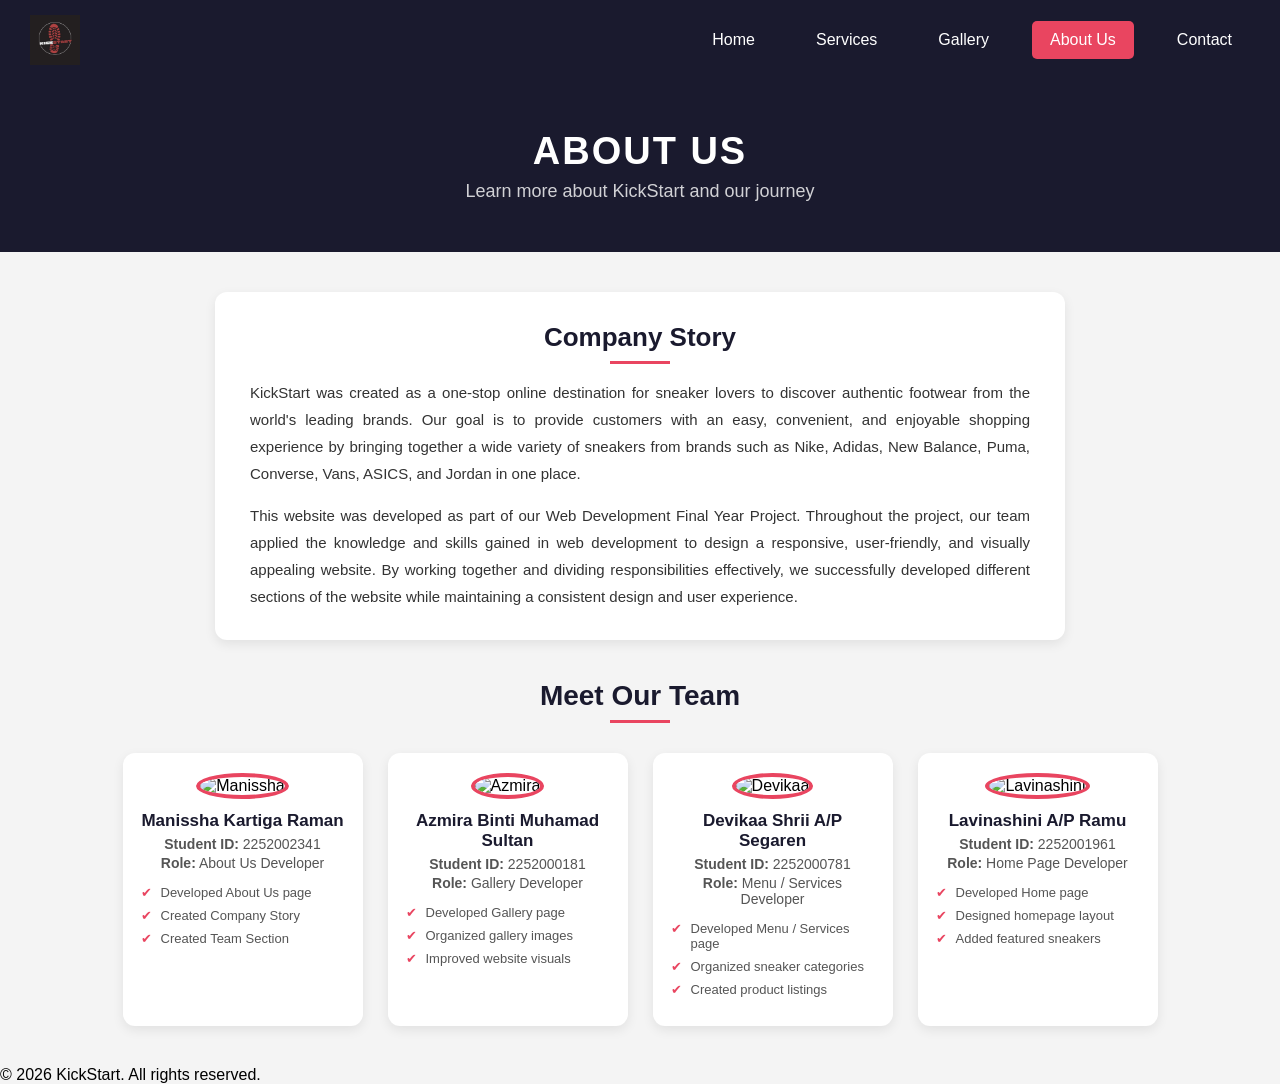
==== about us.html @ 715cde85 "Update about us.html" ====
<!DOCTYPE html>
<html lang="en">
<head>
    <meta charset="UTF-8">
    <meta name="viewport" content="width=device-width, initial-scale=1.0">
    <title>About Us - SneakerHub</title>
    
    <style>
    /* ===== RESET & BASE ===== */
* {
    margin: 0;
    padding: 0;
    box-sizing: border-box;
}

body {
    font-family: Arial, sans-serif;
    background: #f4f4f4;
}

/* ===== NAVIGATION ===== */
.navbar {
    background: #1a1a2e;
    padding: 15px 30px;
    display: flex;
    justify-content: space-between;
    align-items: center;
    flex-wrap: wrap;
}

.navbar .logo img {
    height: 50px;
    vertical-align: middle;
}

.nav-links {
    list-style: none;
    display: flex;
    gap: 25px;
}

.nav-links li a {
    color: white;
    text-decoration: none;
    padding: 10px 18px;
    font-size: 16px;
    transition: 0.3s;
    display: inline-block;
}

.nav-links li a:hover {
    background: #e94560;
    border-radius: 5px;
}

.nav-links li a.active {
    background: #e94560;
    border-radius: 5px;
}

/* ===== ABOUT HEADER ===== */
.about-header {
    background: #1a1a2e;
    color: white;
    text-align: center;
    padding: 50px 20px;
}

.about-header h1 {
    font-size: 38px;
    letter-spacing: 2px;
}

.about-header p {
    font-size: 18px;
    opacity: 0.8;
    margin-top: 8px;
}

/* ===== COMPANY STORY ===== */
.company-story {
    max-width: 850px;
    margin: 40px auto;
    padding: 30px 35px;
    background: white;
    border-radius: 12px;
    box-shadow: 0 4px 12px rgba(0,0,0,0.08);
}

.company-story h2 {
    color: #1a1a2e;
    font-size: 26px;
    margin-bottom: 15px;
    text-align: center;
}

.company-story h2::after {
    content: "";
    display: block;
    width: 60px;
    height: 3px;
    background: #e94560;
    margin: 8px auto 0;
}

.company-story p {
    color: #333;
    font-size: 15px;
    line-height: 1.8;
    margin-bottom: 15px;
    text-align: justify;
}

.company-story p:last-child {
    margin-bottom: 0;
}

/* ===== TEAM SECTION ===== */
.team-section {
    max-width: 1100px;
    margin: 40px auto;
    padding: 0 20px;
}

.team-section h2 {
    text-align: center;
    font-size: 28px;
    color: #1a1a2e;
    margin-bottom: 30px;
}

.team-section h2::after {
    content: "";
    display: block;
    width: 60px;
    height: 3px;
    background: #e94560;
    margin: 8px auto 0;
}

.team-container {
    display: flex;
    flex-wrap: wrap;
    justify-content: center;
    gap: 25px;
}

/* ===== TEAM CARD ===== */
.team-card {
    background: white;
    width: 240px;
    border-radius: 12px;
    box-shadow: 0 4px 12px rgba(0,0,0,0.08);
    overflow: hidden;
    text-align: center;
    padding: 20px 18px 25px;
    transition: 0.3s;
}

.team-card:hover {
    transform: translateY(-5px);
    box-shadow: 0 8px 20px rgba(0,0,0,0.15);
}

.team-card img {
    width: 130px;
    height: 130px;
    border-radius: 50%;
    object-fit: cover;
    border: 4px solid #e94560;
    margin-bottom: 12px;
}

.team-card h3 {
    color: #1a1a2e;
    font-size: 17px;
    margin-bottom: 5px;
}

.team-card p {
    color: #555;
    font-size: 14px;
    margin-bottom: 3px;
}

.team-card ul {
    list-style: none;
    padding: 0;
    margin-top: 10px;
    text-align: left;
}

.team-card ul li {
    color: #555;
    font-size: 13px;
    padding: 4px 0;
    padding-left: 20px;
    position: relative;
}

.team-card ul li::before {
    content: "✔";
    color: #e94560;
    position: absolute;
    left: 0;
    font-size: 13px;
}

/* ===== FOOTER ===== */
footer {
    background: #1a1a2e;
    color: white;
    text-align: center;
    padding: 20px;
    margin-top: 40px;
}

/* ===== RESPONSIVE DESIGN ===== */
@media (max-width: 768px) {
    .navbar {
        flex-direction: column;
        padding: 15px 20px;
    }

    .navbar .logo {
        margin-bottom: 10px;
    }

    .nav-links {
        flex-wrap: wrap;
        justify-content: center;
        gap: 8px;
    }

    .nav-links li a {
        padding: 8px 14px;
        font-size: 14px;
    }

    .about-header h1 {
        font-size: 28px;
    }

    .company-story {
        padding: 20px;
        margin: 20px 15px;
    }

    .company-story h2 {
        font-size: 22px;
    }

    .team-container {
        gap: 15px;
    }

    .team-card {
        width: 100%;
        max-width: 280px;
    }
}

@media (max-width: 480px) {
    .nav-links {
        flex-direction: column;
        align-items: center;
        gap: 5px;
    }

    .nav-links li a {
        display: block;
        width: 100%;
        text-align: center;
        padding: 10px;
    }

    .about-header h1 {
        font-size: 24px;
    }

    .about-header p {
        font-size: 15px;
    }

    .team-card {
        width: 100%;
        max-width: 100%;
    }

    .team-card img {
        width: 100px;
        height: 100px;
    }
}
    </style>
</head>

<body>

<!-- NAVIGATION -->
<header>
    <nav class="navbar">
        <div class="logo">
            <img src="logo.jpg" alt="SneakerHub Logo">
        </div>

        <ul class="nav-links">
            <li><a href="index.html">Home</a></li>
            <li><a href="services.html">Services</a></li>
            <li><a href="gallery.html">Gallery</a></li>
            <li><a class="active" href="about.html">About Us</a></li>
            <li><a href="contact.html">Contact</a></li>
        </ul>
    </nav>
</header>

<!-- ABOUT HEADER -->
<section class="about-header">
    <h1>ABOUT US</h1>
    <p>Learn more about KickStart and our journey</p>
</section>

<!-- COMPANY STORY -->
<section class="company-story">
    <h2>Company Story</h2>
    <p>
        KickStart was created as a one-stop online destination for sneaker lovers to discover authentic footwear from the world's leading brands. Our goal is to provide customers with an easy, convenient, and enjoyable shopping experience by bringing together a wide variety of sneakers from brands such as Nike, Adidas, New Balance, Puma, Converse, Vans, ASICS, and Jordan in one place.
    </p>

    <p>
        This website was developed as part of our Web Development Final Year Project. Throughout the project, our team applied the knowledge and skills gained in web development to design a responsive, user-friendly, and visually appealing website. By working together and dividing responsibilities effectively, we successfully developed different sections of the website while maintaining a consistent design and user experience.
    </p>
</section>

<!-- TEAM SECTION -->
<section class="team-section">
    <h2>Meet Our Team</h2>

    <div class="team-container">

        <!-- CARD 1 -->
        <div class="team-card">
            <img src="images/manissha.jpg" alt="Manissha">
            <h3>Manissha Kartiga Raman</h3>
            <p><b>Student ID:</b> 2252002341</p>
            <p><b>Role:</b> About Us Developer</p>
            <ul>
                <li>Developed About Us page</li>
                <li>Created Company Story</li>
                <li>Created Team Section</li>
            </ul>
        </div>

        <!-- CARD 2 -->
        <div class="team-card">
            <img src="images/azmira.jpg" alt="Azmira">
            <h3>Azmira Binti Muhamad Sultan</h3>
            <p><b>Student ID:</b> 2252000181</p>
            <p><b>Role:</b> Gallery Developer</p>
            <ul>
                <li>Developed Gallery page</li>
                <li>Organized gallery images</li>
                <li>Improved website visuals</li>
            </ul>
        </div>

        <!-- CARD 3 -->
        <div class="team-card">
            <img src="images/devikaa.jpg" alt="Devikaa">
            <h3>Devikaa Shrii A/P Segaren</h3>
            <p><b>Student ID:</b> 2252000781</p>
            <p><b>Role:</b> Menu / Services Developer</p>
            <ul>
                <li>Developed Menu / Services page</li>
                <li>Organized sneaker categories</li>
                <li>Created product listings</li>
            </ul>
        </div>

        <!-- CARD 4 -->
        <div class="team-card">
            <img src="images/lavinashini.jpg" alt="Lavinashini">
            <h3>Lavinashini A/P Ramu</h3>
            <p><b>Student ID:</b> 2252001961</p>
            <p><b>Role:</b> Home Page Developer</p>
            <ul>
                <li>Developed Home page</li>
                <li>Designed homepage layout</li>
                <li>Added featured sneakers</li>
            </ul>
        </div>

    </div>
</section>

<!-- ===== FOOTER ===== -->
<div class="footer">
    <p>© 2026 KickStart. All rights reserved.</p>
</div>

</body>
</html>
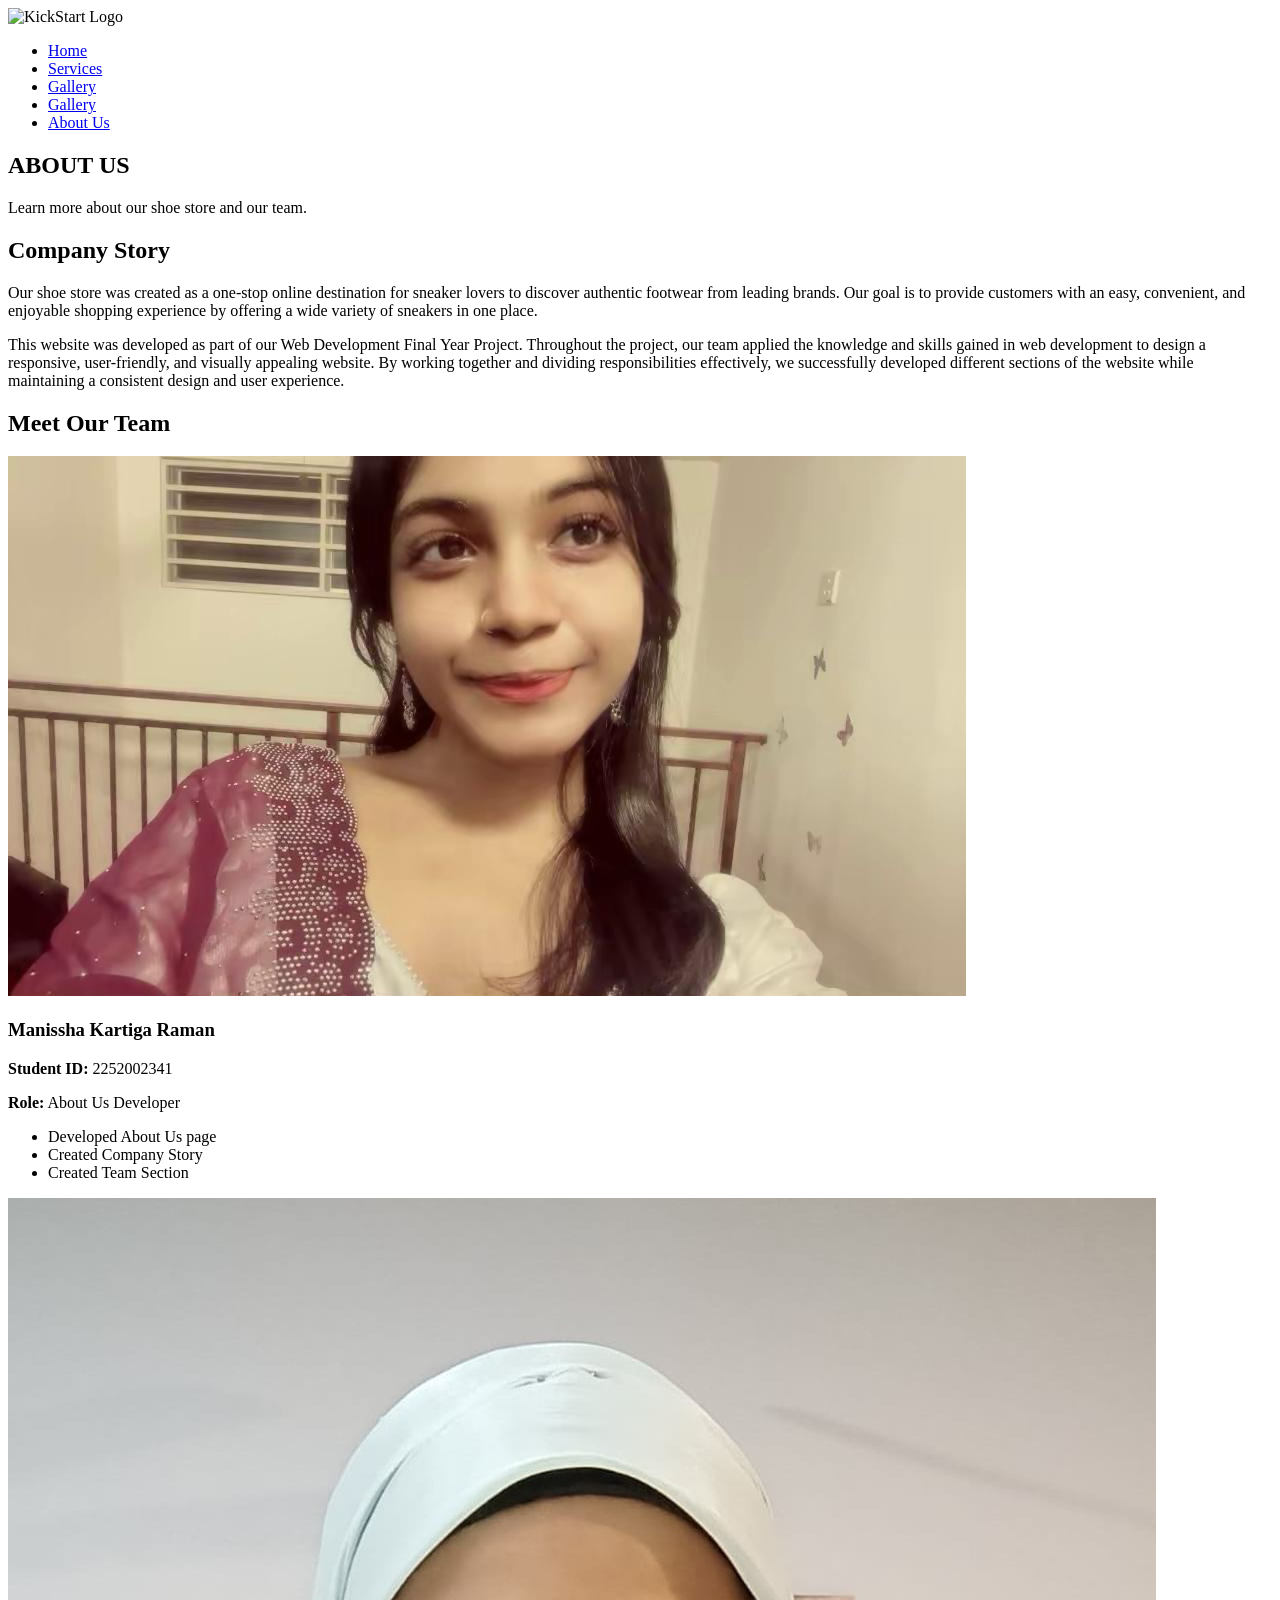
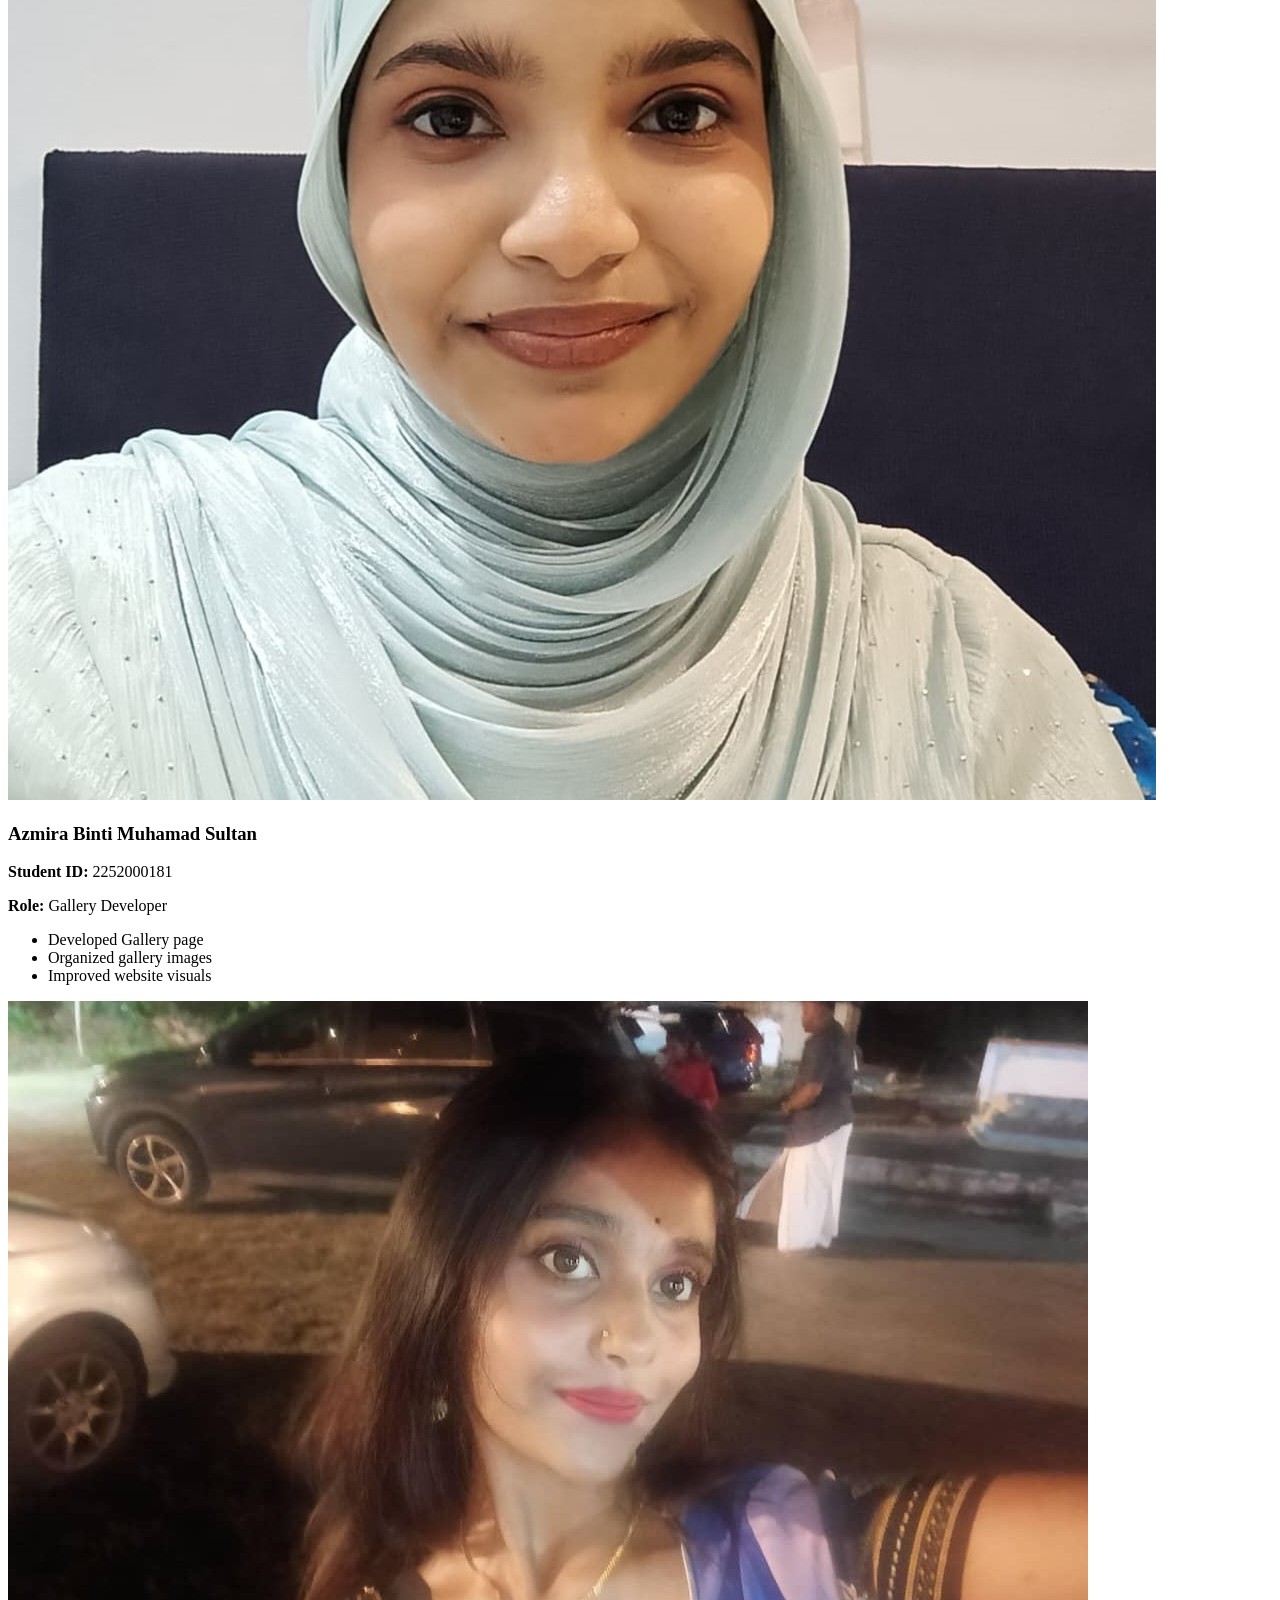
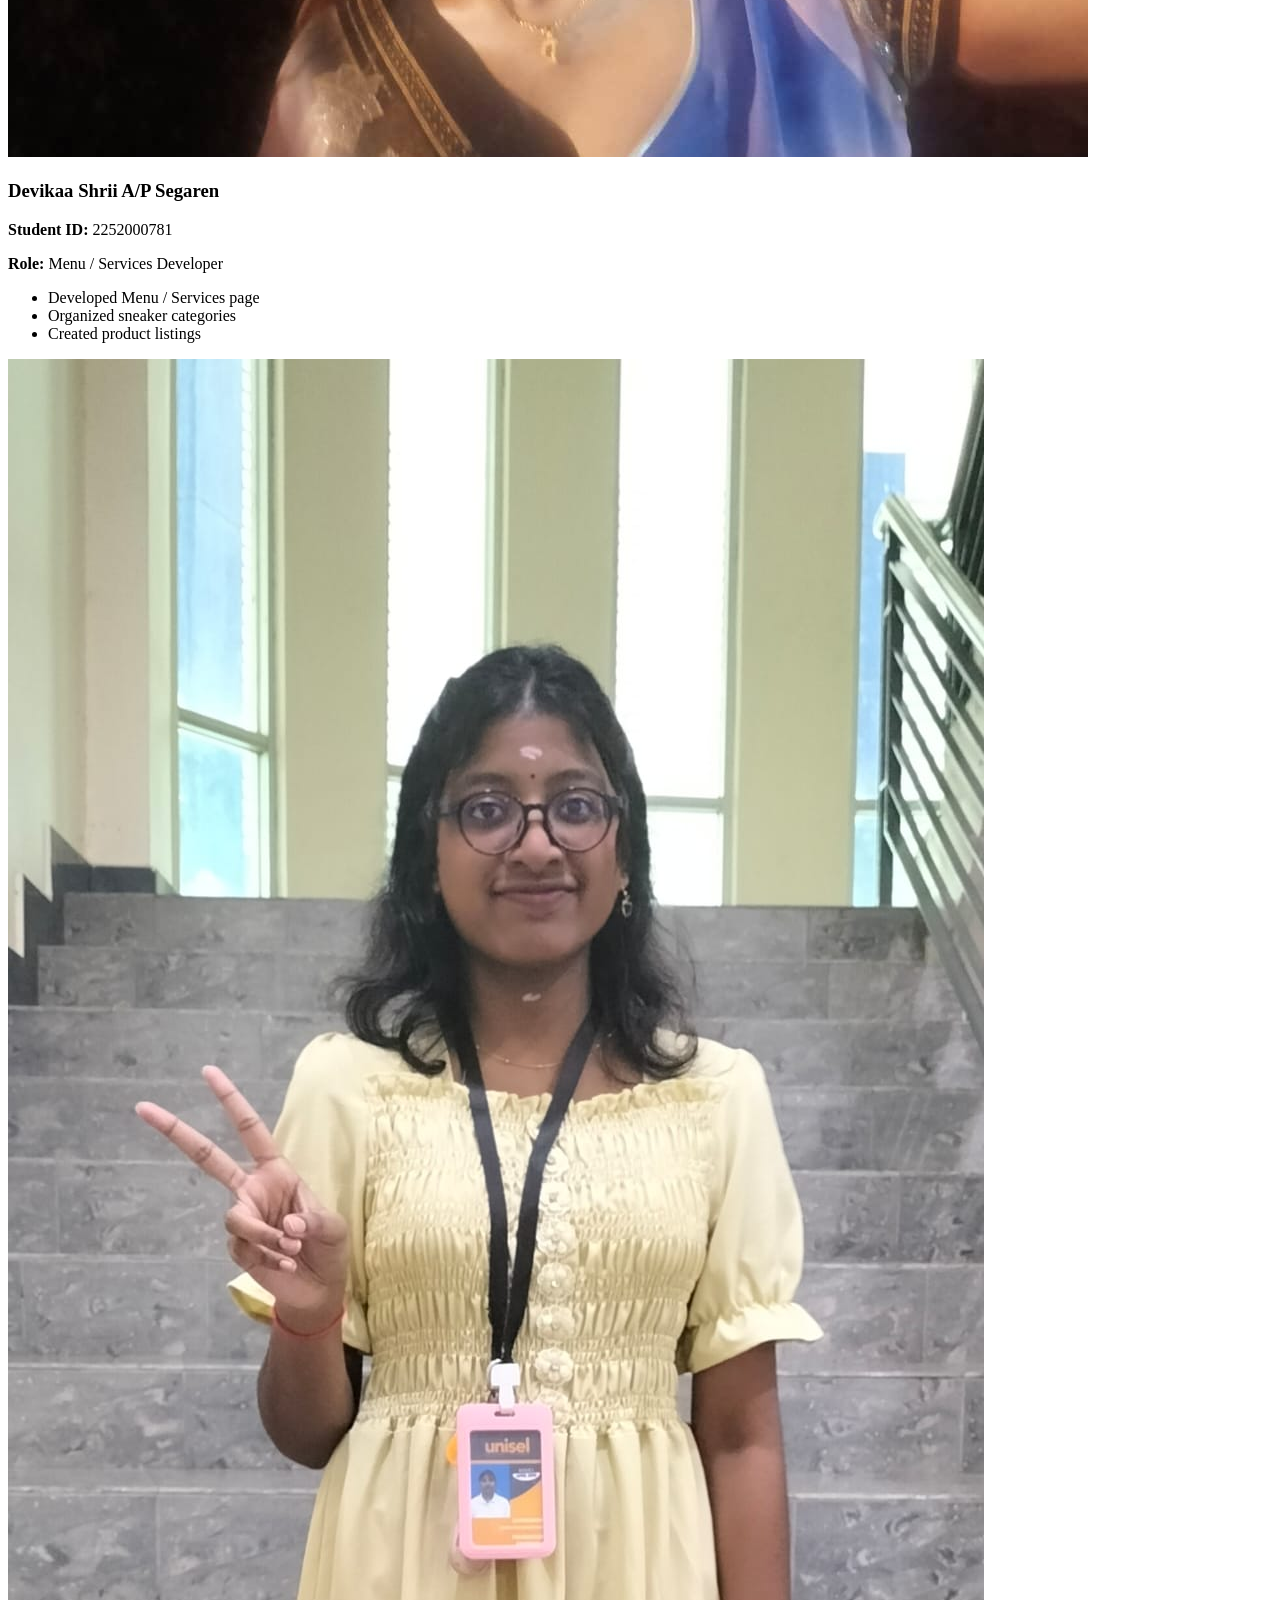
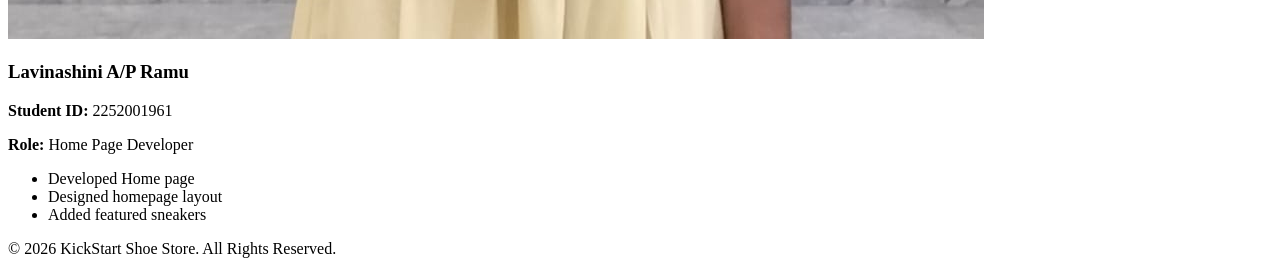
==== commit 8e47b4c6: "Update and rename about.html to about us.html" ====
--- a/about us.html
+++ b/about us.html
@@ -3,296 +3,8 @@
 <head>
     <meta charset="UTF-8">
     <meta name="viewport" content="width=device-width, initial-scale=1.0">
-    <title>About Us - SneakerHub</title>
-    
-    <style>
-    /* ===== RESET & BASE ===== */
-* {
-    margin: 0;
-    padding: 0;
-    box-sizing: border-box;
-}
-
-body {
-    font-family: Arial, sans-serif;
-    background: #f4f4f4;
-}
-
-/* ===== NAVIGATION ===== */
-.navbar {
-    background: #1a1a2e;
-    padding: 15px 30px;
-    display: flex;
-    justify-content: space-between;
-    align-items: center;
-    flex-wrap: wrap;
-}
-
-.navbar .logo img {
-    height: 50px;
-    vertical-align: middle;
-}
-
-.nav-links {
-    list-style: none;
-    display: flex;
-    gap: 25px;
-}
-
-.nav-links li a {
-    color: white;
-    text-decoration: none;
-    padding: 10px 18px;
-    font-size: 16px;
-    transition: 0.3s;
-    display: inline-block;
-}
-
-.nav-links li a:hover {
-    background: #e94560;
-    border-radius: 5px;
-}
-
-.nav-links li a.active {
-    background: #e94560;
-    border-radius: 5px;
-}
-
-/* ===== ABOUT HEADER ===== */
-.about-header {
-    background: #1a1a2e;
-    color: white;
-    text-align: center;
-    padding: 50px 20px;
-}
-
-.about-header h1 {
-    font-size: 38px;
-    letter-spacing: 2px;
-}
-
-.about-header p {
-    font-size: 18px;
-    opacity: 0.8;
-    margin-top: 8px;
-}
-
-/* ===== COMPANY STORY ===== */
-.company-story {
-    max-width: 850px;
-    margin: 40px auto;
-    padding: 30px 35px;
-    background: white;
-    border-radius: 12px;
-    box-shadow: 0 4px 12px rgba(0,0,0,0.08);
-}
-
-.company-story h2 {
-    color: #1a1a2e;
-    font-size: 26px;
-    margin-bottom: 15px;
-    text-align: center;
-}
-
-.company-story h2::after {
-    content: "";
-    display: block;
-    width: 60px;
-    height: 3px;
-    background: #e94560;
-    margin: 8px auto 0;
-}
-
-.company-story p {
-    color: #333;
-    font-size: 15px;
-    line-height: 1.8;
-    margin-bottom: 15px;
-    text-align: justify;
-}
-
-.company-story p:last-child {
-    margin-bottom: 0;
-}
-
-/* ===== TEAM SECTION ===== */
-.team-section {
-    max-width: 1100px;
-    margin: 40px auto;
-    padding: 0 20px;
-}
-
-.team-section h2 {
-    text-align: center;
-    font-size: 28px;
-    color: #1a1a2e;
-    margin-bottom: 30px;
-}
-
-.team-section h2::after {
-    content: "";
-    display: block;
-    width: 60px;
-    height: 3px;
-    background: #e94560;
-    margin: 8px auto 0;
-}
-
-.team-container {
-    display: flex;
-    flex-wrap: wrap;
-    justify-content: center;
-    gap: 25px;
-}
-
-/* ===== TEAM CARD ===== */
-.team-card {
-    background: white;
-    width: 240px;
-    border-radius: 12px;
-    box-shadow: 0 4px 12px rgba(0,0,0,0.08);
-    overflow: hidden;
-    text-align: center;
-    padding: 20px 18px 25px;
-    transition: 0.3s;
-}
-
-.team-card:hover {
-    transform: translateY(-5px);
-    box-shadow: 0 8px 20px rgba(0,0,0,0.15);
-}
-
-.team-card img {
-    width: 130px;
-    height: 130px;
-    border-radius: 50%;
-    object-fit: cover;
-    border: 4px solid #e94560;
-    margin-bottom: 12px;
-}
-
-.team-card h3 {
-    color: #1a1a2e;
-    font-size: 17px;
-    margin-bottom: 5px;
-}
-
-.team-card p {
-    color: #555;
-    font-size: 14px;
-    margin-bottom: 3px;
-}
-
-.team-card ul {
-    list-style: none;
-    padding: 0;
-    margin-top: 10px;
-    text-align: left;
-}
-
-.team-card ul li {
-    color: #555;
-    font-size: 13px;
-    padding: 4px 0;
-    padding-left: 20px;
-    position: relative;
-}
-
-.team-card ul li::before {
-    content: "✔";
-    color: #e94560;
-    position: absolute;
-    left: 0;
-    font-size: 13px;
-}
-
-/* ===== FOOTER ===== */
-footer {
-    background: #1a1a2e;
-    color: white;
-    text-align: center;
-    padding: 20px;
-    margin-top: 40px;
-}
-
-/* ===== RESPONSIVE DESIGN ===== */
-@media (max-width: 768px) {
-    .navbar {
-        flex-direction: column;
-        padding: 15px 20px;
-    }
-
-    .navbar .logo {
-        margin-bottom: 10px;
-    }
-
-    .nav-links {
-        flex-wrap: wrap;
-        justify-content: center;
-        gap: 8px;
-    }
-
-    .nav-links li a {
-        padding: 8px 14px;
-        font-size: 14px;
-    }
-
-    .about-header h1 {
-        font-size: 28px;
-    }
-
-    .company-story {
-        padding: 20px;
-        margin: 20px 15px;
-    }
-
-    .company-story h2 {
-        font-size: 22px;
-    }
-
-    .team-container {
-        gap: 15px;
-    }
-
-    .team-card {
-        width: 100%;
-        max-width: 280px;
-    }
-}
-
-@media (max-width: 480px) {
-    .nav-links {
-        flex-direction: column;
-        align-items: center;
-        gap: 5px;
-    }
-
-    .nav-links li a {
-        display: block;
-        width: 100%;
-        text-align: center;
-        padding: 10px;
-    }
-
-    .about-header h1 {
-        font-size: 24px;
-    }
-
-    .about-header p {
-        font-size: 15px;
-    }
-
-    .team-card {
-        width: 100%;
-        max-width: 100%;
-    }
-
-    .team-card img {
-        width: 100px;
-        height: 100px;
-    }
-}
-    </style>
+    <title>About Us - KickStart Shoe Store</title>
+    <link rel="stylesheet" href="css/style.css">
 </head>
 
 <body>
@@ -301,15 +13,15 @@
 <header>
     <nav class="navbar">
         <div class="logo">
-            <img src="logo.jpg" alt="SneakerHub Logo">
+            <img src="images/logo.jpg" alt="KickStart Logo">
         </div>
 
         <ul class="nav-links">
             <li><a href="index.html">Home</a></li>
             <li><a href="services.html">Services</a></li>
-            <li><a href="gallery.html">Gallery</a></li>
-            <li><a class="active" href="about.html">About Us</a></li>
-            <li><a href="contact.html">Contact</a></li>
+            <li><a href="Gallery.html">Gallery</a></li>
+            <li><a href="contact.html">Gallery</a></li>
+            <li><a href="about us.html">About Us</a></li>
         </ul>
     </nav>
 </header>
@@ -317,14 +29,15 @@
 <!-- ABOUT HEADER -->
 <section class="about-header">
     <h1>ABOUT US</h1>
-    <p>Learn more about KickStart and our journey</p>
+    <p>Learn more about our shoe store and our team.</p>
 </section>
 
 <!-- COMPANY STORY -->
 <section class="company-story">
     <h2>Company Story</h2>
+
     <p>
-        KickStart was created as a one-stop online destination for sneaker lovers to discover authentic footwear from the world's leading brands. Our goal is to provide customers with an easy, convenient, and enjoyable shopping experience by bringing together a wide variety of sneakers from brands such as Nike, Adidas, New Balance, Puma, Converse, Vans, ASICS, and Jordan in one place.
+        Our shoe store was created as a one-stop online destination for sneaker lovers to discover authentic footwear from leading brands. Our goal is to provide customers with an easy, convenient, and enjoyable shopping experience by offering a wide variety of sneakers in one place.
     </p>
 
     <p>
@@ -334,16 +47,21 @@
 
 <!-- TEAM SECTION -->
 <section class="team-section">
+
     <h2>Meet Our Team</h2>
 
     <div class="team-container">
 
         <!-- CARD 1 -->
         <div class="team-card">
-            <img src="images/manissha.jpg" alt="Manissha">
+            <img src="manissha.jpg" alt="Manissha">
+
             <h3>Manissha Kartiga Raman</h3>
+
             <p><b>Student ID:</b> 2252002341</p>
+
             <p><b>Role:</b> About Us Developer</p>
+
             <ul>
                 <li>Developed About Us page</li>
                 <li>Created Company Story</li>
@@ -353,50 +71,72 @@
 
         <!-- CARD 2 -->
         <div class="team-card">
-            <img src="images/azmira.jpg" alt="Azmira">
+
+            <img src="azmira.jpg" alt="Azmira">
+
             <h3>Azmira Binti Muhamad Sultan</h3>
+
             <p><b>Student ID:</b> 2252000181</p>
+
             <p><b>Role:</b> Gallery Developer</p>
+
             <ul>
                 <li>Developed Gallery page</li>
                 <li>Organized gallery images</li>
                 <li>Improved website visuals</li>
             </ul>
+
         </div>
 
         <!-- CARD 3 -->
         <div class="team-card">
-            <img src="images/devikaa.jpg" alt="Devikaa">
+
+            <img src="devikaa.jpg" alt="Devikaa">
+
             <h3>Devikaa Shrii A/P Segaren</h3>
+
             <p><b>Student ID:</b> 2252000781</p>
+
             <p><b>Role:</b> Menu / Services Developer</p>
+
             <ul>
                 <li>Developed Menu / Services page</li>
                 <li>Organized sneaker categories</li>
                 <li>Created product listings</li>
             </ul>
+
         </div>
 
         <!-- CARD 4 -->
         <div class="team-card">
-            <img src="images/lavinashini.jpg" alt="Lavinashini">
+
+            <img src="lavina.jpg" alt="Lavinashini">
+
             <h3>Lavinashini A/P Ramu</h3>
+
             <p><b>Student ID:</b> 2252001961</p>
+
             <p><b>Role:</b> Home Page Developer</p>
+
             <ul>
                 <li>Developed Home page</li>
                 <li>Designed homepage layout</li>
                 <li>Added featured sneakers</li>
             </ul>
+
         </div>
 
     </div>
+
 </section>
 
-<!-- ===== FOOTER ===== -->
-<div class="footer">
-    <p>© 2026 KickStart. All rights reserved.</p>
-</div>
+<!-- FOOTER -->
+
+<footer>
+
+    <p>© 2026 KickStart Shoe Store. All Rights Reserved.</p>
+
+</footer>
 
 </body>
 </html>
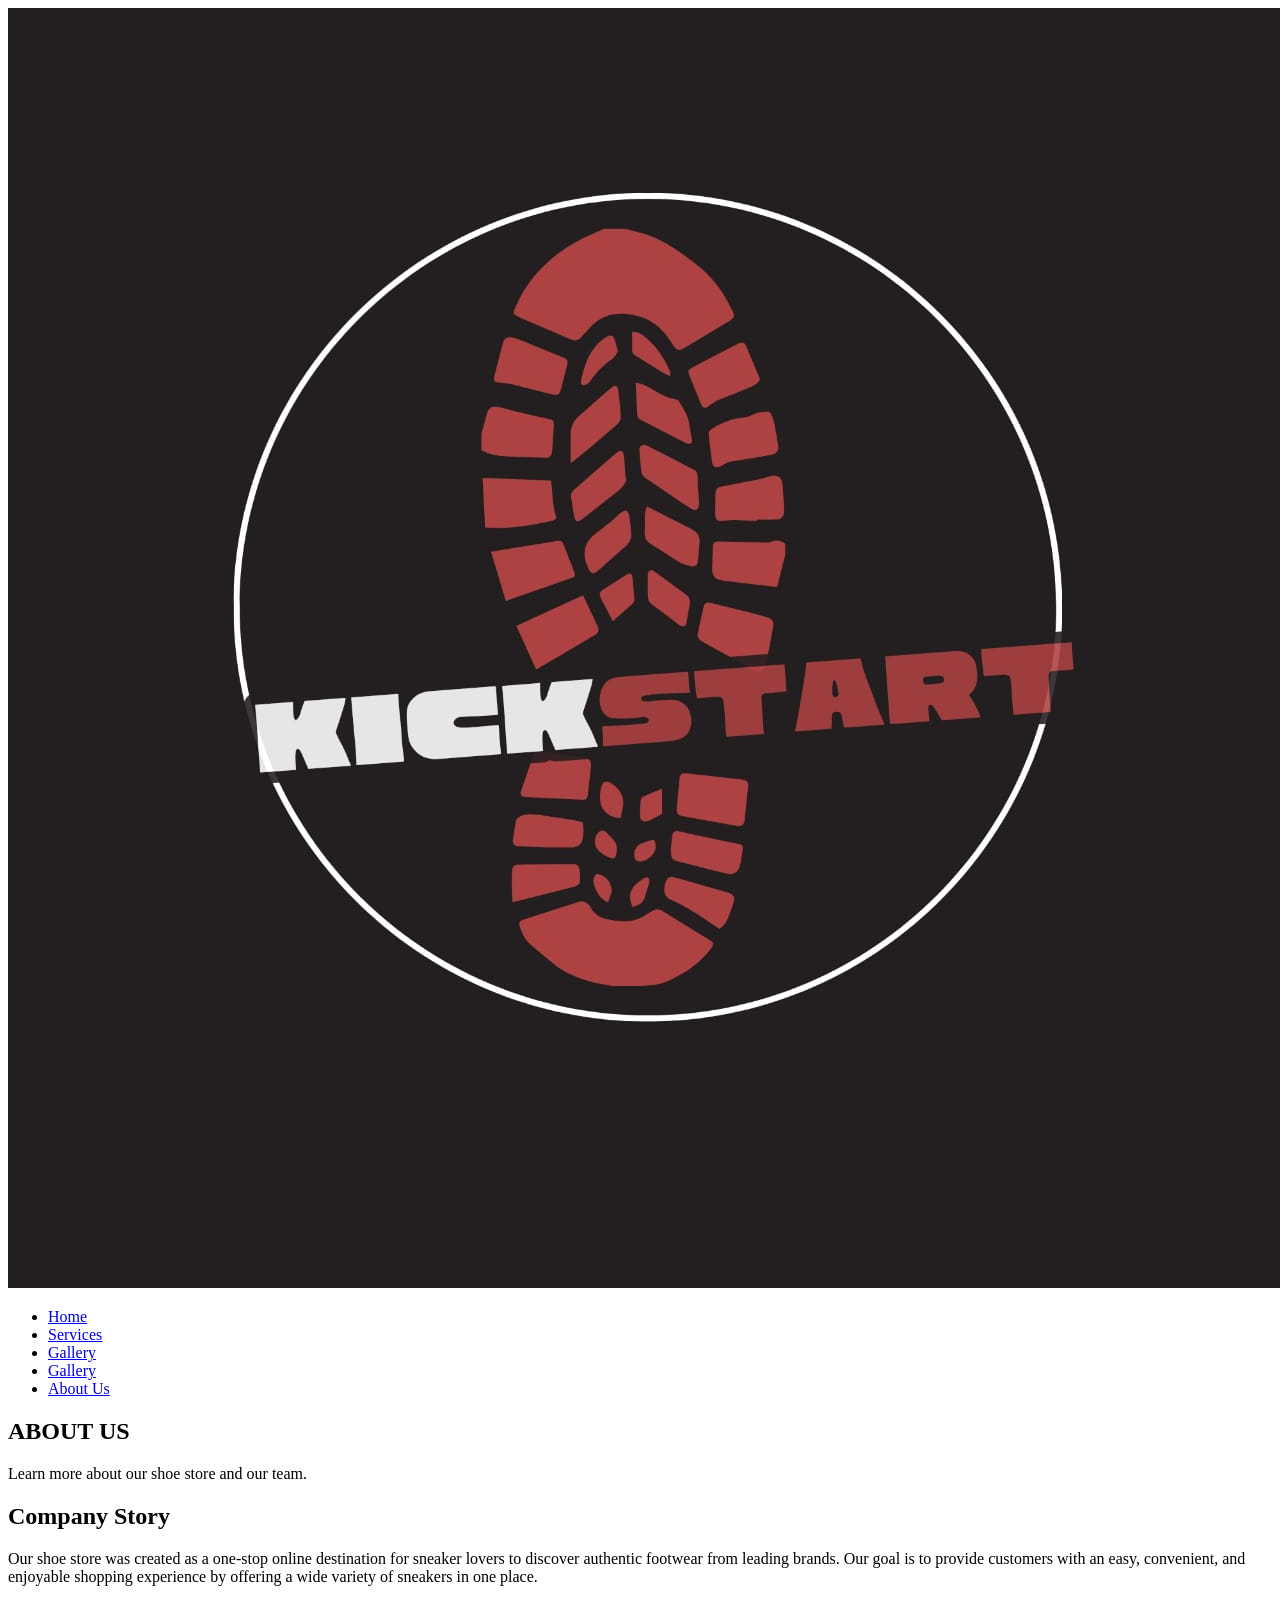
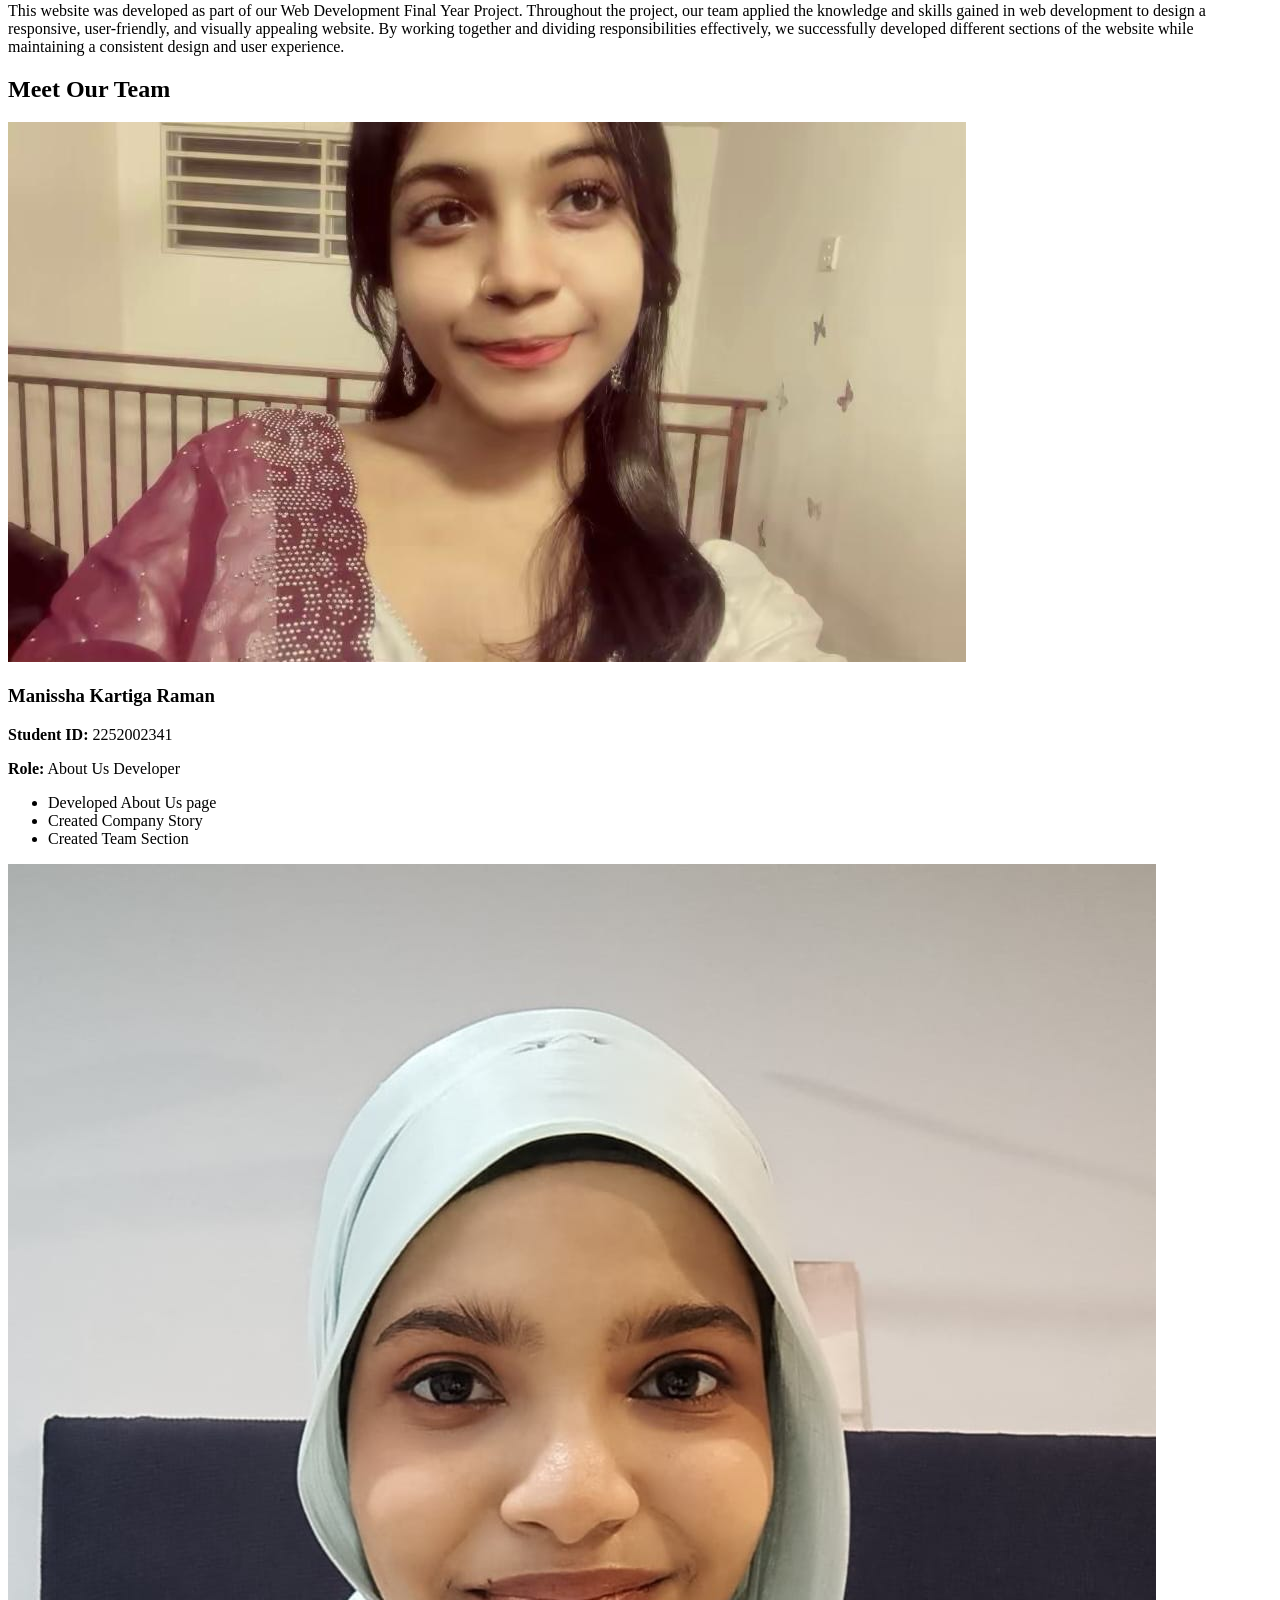
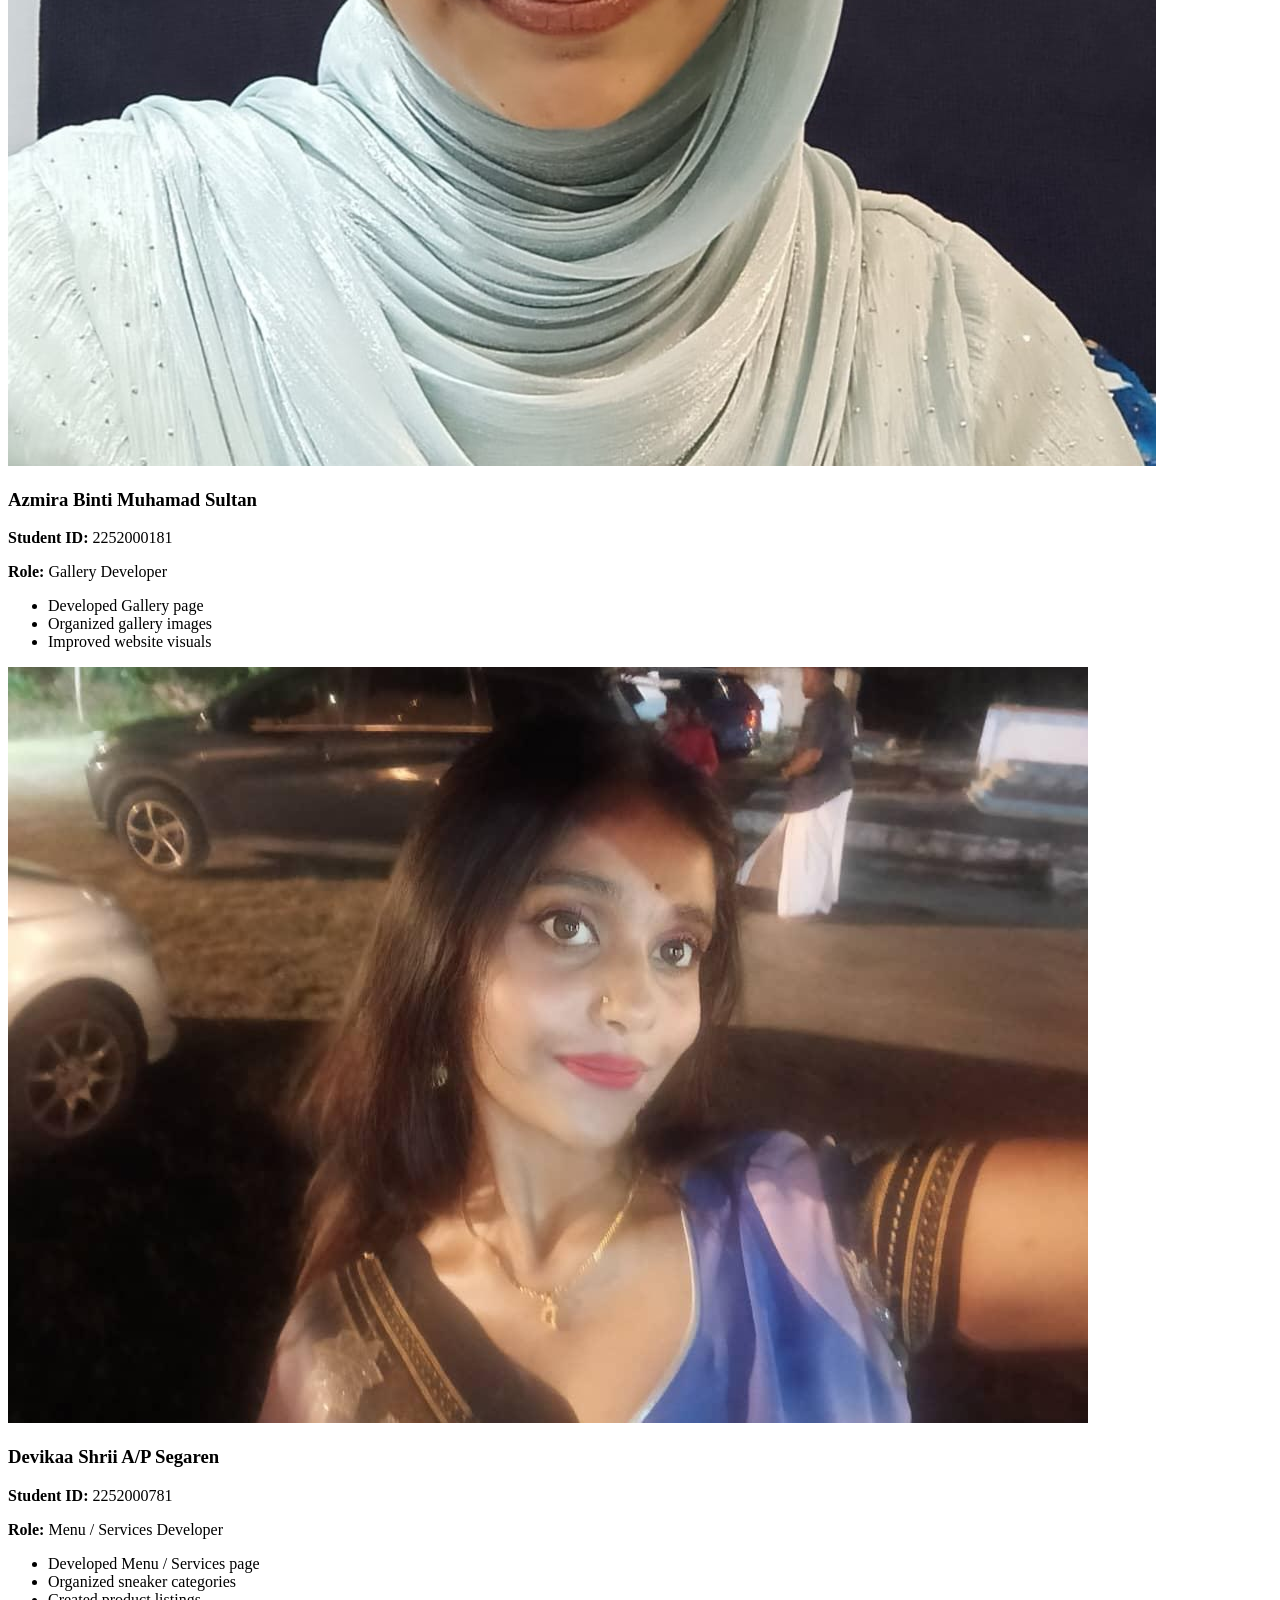
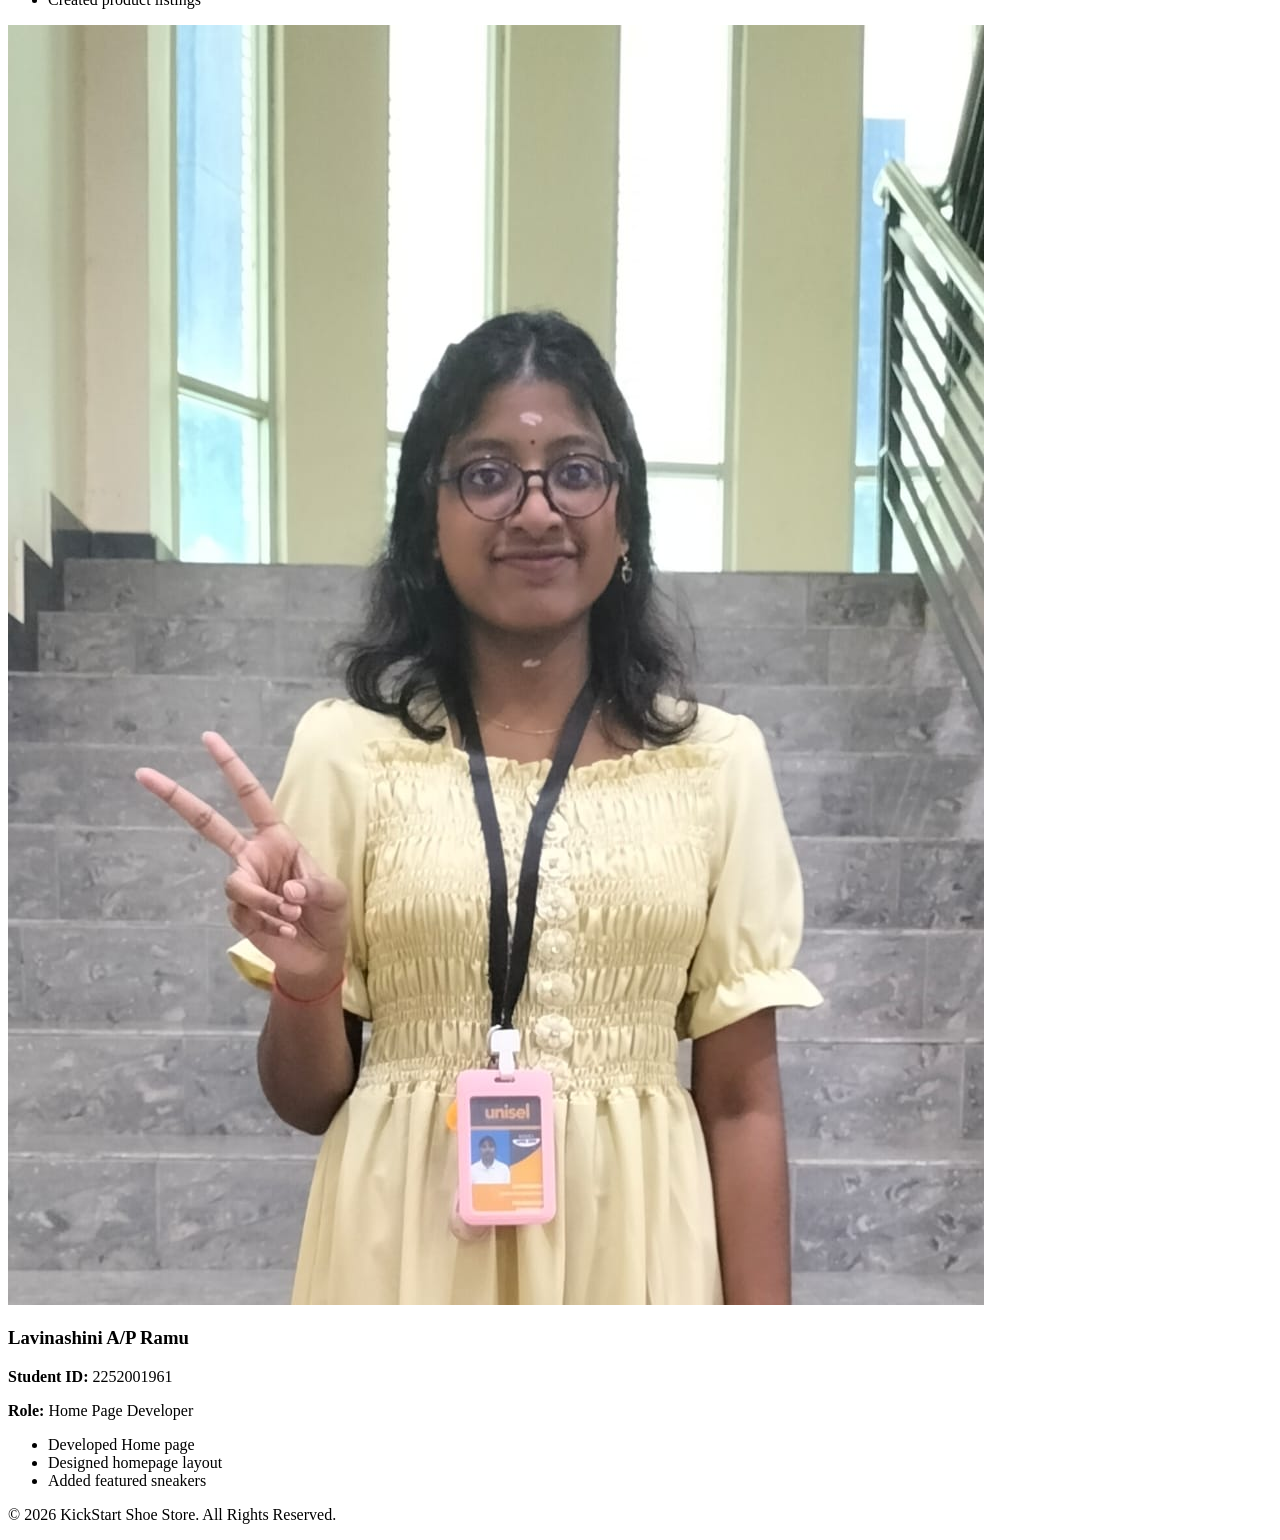
==== commit a8a071b2: "Update about us.html" ====
--- a/about us.html
+++ b/about us.html
@@ -13,7 +13,7 @@
 <header>
     <nav class="navbar">
         <div class="logo">
-            <img src="images/logo.jpg" alt="KickStart Logo">
+            <img src="logo.jpg" alt="KickStart Logo">
         </div>
 
         <ul class="nav-links">
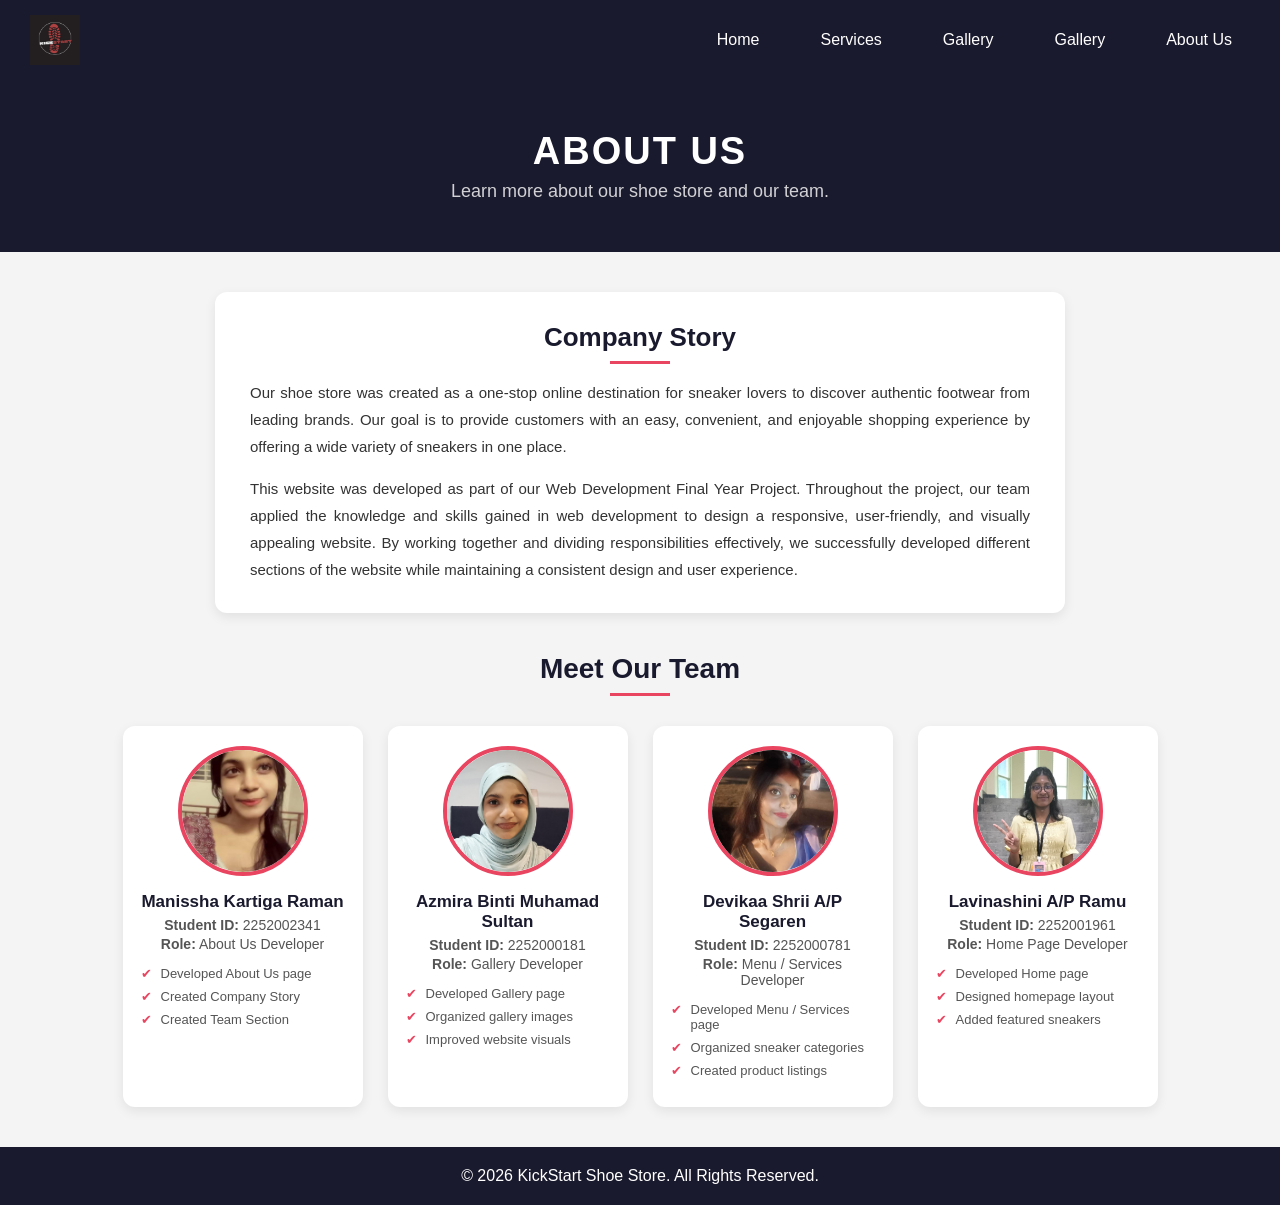
==== commit d6097d66: "Update about us.html" ====
--- a/about us.html
+++ b/about us.html
@@ -4,12 +4,299 @@
     <meta charset="UTF-8">
     <meta name="viewport" content="width=device-width, initial-scale=1.0">
     <title>About Us - KickStart Shoe Store</title>
-    <link rel="stylesheet" href="css/style.css">
+    <style>
+    /* ===== RESET & BASE ===== */
+* {
+    margin: 0;
+    padding: 0;
+    box-sizing: border-box;
+}
+
+body {
+    font-family: Arial, sans-serif;
+    background: #f4f4f4;
+}
+
+/* ===== NAVIGATION ===== */
+.navbar {
+    background: #1a1a2e;
+    padding: 15px 30px;
+    display: flex;
+    justify-content: space-between;
+    align-items: center;
+    flex-wrap: wrap;
+}
+
+.navbar .logo img {
+    height: 50px;
+    vertical-align: middle;
+}
+
+.nav-links {
+    list-style: none;
+    display: flex;
+    gap: 25px;
+}
+
+.nav-links li a {
+    color: white;
+    text-decoration: none;
+    padding: 10px 18px;
+    font-size: 16px;
+    transition: 0.3s;
+    display: inline-block;
+}
+
+.nav-links li a:hover {
+    background: #e94560;
+    border-radius: 5px;
+}
+
+.nav-links li a.active {
+    background: #e94560;
+    border-radius: 5px;
+}
+
+/* ===== ABOUT HEADER ===== */
+.about-header {
+    background: #1a1a2e;
+    color: white;
+    text-align: center;
+    padding: 50px 20px;
+}
+
+.about-header h1 {
+    font-size: 38px;
+    letter-spacing: 2px;
+}
+
+.about-header p {
+    font-size: 18px;
+    opacity: 0.8;
+    margin-top: 8px;
+}
+
+/* ===== COMPANY STORY ===== */
+.company-story {
+    max-width: 850px;
+    margin: 40px auto;
+    padding: 30px 35px;
+    background: white;
+    border-radius: 12px;
+    box-shadow: 0 4px 12px rgba(0,0,0,0.08);
+}
+
+.company-story h2 {
+    color: #1a1a2e;
+    font-size: 26px;
+    margin-bottom: 15px;
+    text-align: center;
+}
+
+.company-story h2::after {
+    content: "";
+    display: block;
+    width: 60px;
+    height: 3px;
+    background: #e94560;
+    margin: 8px auto 0;
+}
+
+.company-story p {
+    color: #333;
+    font-size: 15px;
+    line-height: 1.8;
+    margin-bottom: 15px;
+    text-align: justify;
+}
+
+.company-story p:last-child {
+    margin-bottom: 0;
+}
+
+/* ===== TEAM SECTION ===== */
+.team-section {
+    max-width: 1100px;
+    margin: 40px auto;
+    padding: 0 20px;
+}
+
+.team-section h2 {
+    text-align: center;
+    font-size: 28px;
+    color: #1a1a2e;
+    margin-bottom: 30px;
+}
+
+.team-section h2::after {
+    content: "";
+    display: block;
+    width: 60px;
+    height: 3px;
+    background: #e94560;
+    margin: 8px auto 0;
+}
+
+.team-container {
+    display: flex;
+    flex-wrap: wrap;
+    justify-content: center;
+    gap: 25px;
+}
+
+/* ===== TEAM CARD ===== */
+.team-card {
+    background: white;
+    width: 240px;
+    border-radius: 12px;
+    box-shadow: 0 4px 12px rgba(0,0,0,0.08);
+    overflow: hidden;
+    text-align: center;
+    padding: 20px 18px 25px;
+    transition: 0.3s;
+}
+
+.team-card:hover {
+    transform: translateY(-5px);
+    box-shadow: 0 8px 20px rgba(0,0,0,0.15);
+}
+
+.team-card img {
+    width: 130px;
+    height: 130px;
+    border-radius: 50%;
+    object-fit: cover;
+    border: 4px solid #e94560;
+    margin-bottom: 12px;
+}
+
+.team-card h3 {
+    color: #1a1a2e;
+    font-size: 17px;
+    margin-bottom: 5px;
+}
+
+.team-card p {
+    color: #555;
+    font-size: 14px;
+    margin-bottom: 3px;
+}
+
+.team-card ul {
+    list-style: none;
+    padding: 0;
+    margin-top: 10px;
+    text-align: left;
+}
+
+.team-card ul li {
+    color: #555;
+    font-size: 13px;
+    padding: 4px 0;
+    padding-left: 20px;
+    position: relative;
+}
+
+.team-card ul li::before {
+    content: "✔";
+    color: #e94560;
+    position: absolute;
+    left: 0;
+    font-size: 13px;
+}
+
+/* ===== FOOTER ===== */
+footer {
+    background: #1a1a2e;
+    color: white;
+    text-align: center;
+    padding: 20px;
+    margin-top: 40px;
+}
+
+/* ===== RESPONSIVE DESIGN ===== */
+@media (max-width: 768px) {
+    .navbar {
+        flex-direction: column;
+        padding: 15px 20px;
+    }
+
+    .navbar .logo {
+        margin-bottom: 10px;
+    }
+
+    .nav-links {
+        flex-wrap: wrap;
+        justify-content: center;
+        gap: 8px;
+    }
+
+    .nav-links li a {
+        padding: 8px 14px;
+        font-size: 14px;
+    }
+
+    .about-header h1 {
+        font-size: 28px;
+    }
+
+    .company-story {
+        padding: 20px;
+        margin: 20px 15px;
+    }
+
+    .company-story h2 {
+        font-size: 22px;
+    }
+
+    .team-container {
+        gap: 15px;
+    }
+
+    .team-card {
+        width: 100%;
+        max-width: 280px;
+    }
+}
+
+@media (max-width: 480px) {
+    .nav-links {
+        flex-direction: column;
+        align-items: center;
+        gap: 5px;
+    }
+
+    .nav-links li a {
+        display: block;
+        width: 100%;
+        text-align: center;
+        padding: 10px;
+    }
+
+    .about-header h1 {
+        font-size: 24px;
+    }
+
+    .about-header p {
+        font-size: 15px;
+    }
+
+    .team-card {
+        width: 100%;
+        max-width: 100%;
+    }
+
+    .team-card img {
+        width: 100px;
+        height: 100px;
+    }
+}
+    </style>
 </head>
 
 <body>
 
-<!-- NAVIGATION -->
+
 <header>
     <nav class="navbar">
         <div class="logo">
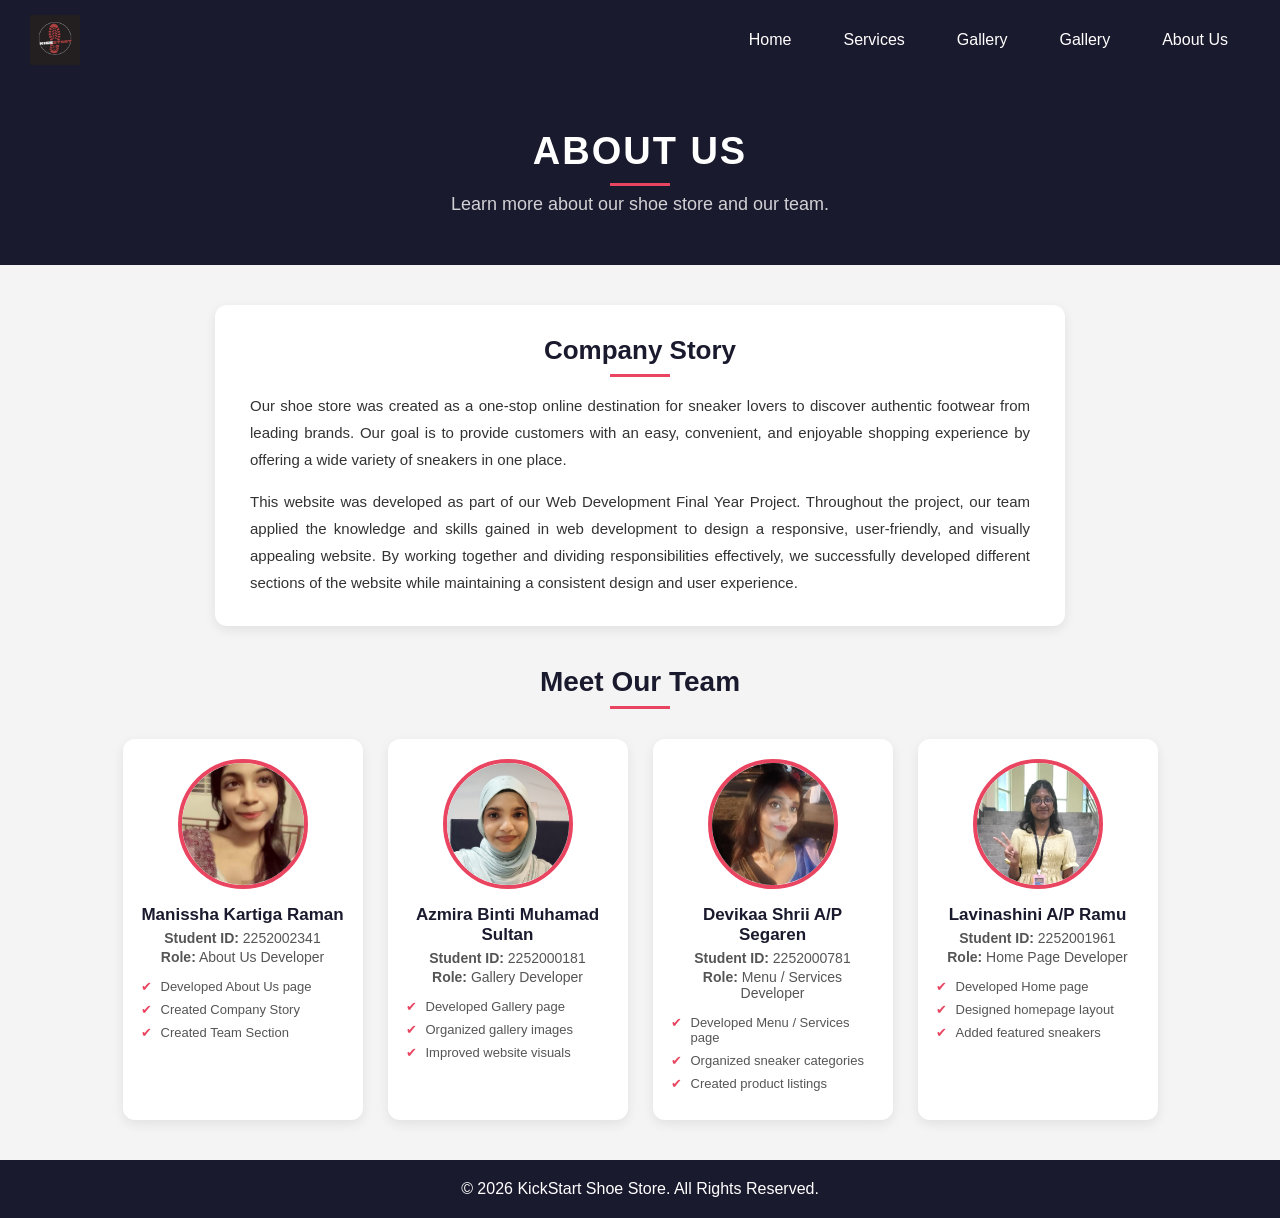
==== commit 5c45bff7: "Update about us.html" ====
--- a/about us.html
+++ b/about us.html
@@ -5,7 +5,7 @@
     <meta name="viewport" content="width=device-width, initial-scale=1.0">
     <title>About Us - KickStart Shoe Store</title>
     <style>
-    /* ===== RESET & BASE ===== */
+        /* ===== RESET & BASE ===== */
 * {
     margin: 0;
     padding: 0;
@@ -32,29 +32,39 @@
     vertical-align: middle;
 }
 
-.nav-links {
+.navbar .nav-links {
     list-style: none;
     display: flex;
-    gap: 25px;
-}
-
-.nav-links li a {
+    align-items: center;
+    gap: 8px;
+    flex-wrap: wrap;
+    margin: 0;
+    padding: 0;
+}
+
+.navbar .nav-links li {
+    display: inline-block;
+}
+
+.navbar .nav-links li a {
     color: white;
     text-decoration: none;
-    padding: 10px 18px;
+    padding: 10px 22px;
     font-size: 16px;
+    font-weight: 500;
+    border-radius: 6px;
     transition: 0.3s;
     display: inline-block;
 }
 
-.nav-links li a:hover {
+.navbar .nav-links li a:hover {
     background: #e94560;
-    border-radius: 5px;
-}
-
-.nav-links li a.active {
+    transform: scale(1.05);
+}
+
+.navbar .nav-links li a.active {
     background: #e94560;
-    border-radius: 5px;
+    box-shadow: 0 4px 12px rgba(233, 69, 96, 0.4);
 }
 
 /* ===== ABOUT HEADER ===== */
@@ -68,6 +78,15 @@
 .about-header h1 {
     font-size: 38px;
     letter-spacing: 2px;
+}
+
+.about-header h1::after {
+    content: "";
+    display: block;
+    width: 60px;
+    height: 3px;
+    background: #e94560;
+    margin: 10px auto 0;
 }
 
 .about-header p {
@@ -137,6 +156,7 @@
     margin: 8px auto 0;
 }
 
+/* ===== TEAM CONTAINER ===== */
 .team-container {
     display: flex;
     flex-wrap: wrap;
@@ -219,19 +239,20 @@
     .navbar {
         flex-direction: column;
         padding: 15px 20px;
+        gap: 10px;
     }
 
     .navbar .logo {
-        margin-bottom: 10px;
-    }
-
-    .nav-links {
+        margin-bottom: 5px;
+    }
+
+    .navbar .nav-links {
+        justify-content: center;
         flex-wrap: wrap;
-        justify-content: center;
-        gap: 8px;
-    }
-
-    .nav-links li a {
+        gap: 5px;
+    }
+
+    .navbar .nav-links li a {
         padding: 8px 14px;
         font-size: 14px;
     }
@@ -260,17 +281,22 @@
 }
 
 @media (max-width: 480px) {
-    .nav-links {
+    .navbar .nav-links {
         flex-direction: column;
         align-items: center;
-        gap: 5px;
-    }
-
-    .nav-links li a {
+        width: 100%;
+    }
+
+    .navbar .nav-links li {
+        width: 100%;
+    }
+
+    .navbar .nav-links li a {
         display: block;
         width: 100%;
         text-align: center;
         padding: 10px;
+        font-size: 15px;
     }
 
     .about-header h1 {
@@ -279,6 +305,19 @@
 
     .about-header p {
         font-size: 15px;
+    }
+
+    .company-story {
+        padding: 15px;
+        margin: 15px 10px;
+    }
+
+    .company-story h2 {
+        font-size: 20px;
+    }
+
+    .company-story p {
+        font-size: 14px;
     }
 
     .team-card {
@@ -292,6 +331,7 @@
     }
 }
     </style>
+  
 </head>
 
 <body>
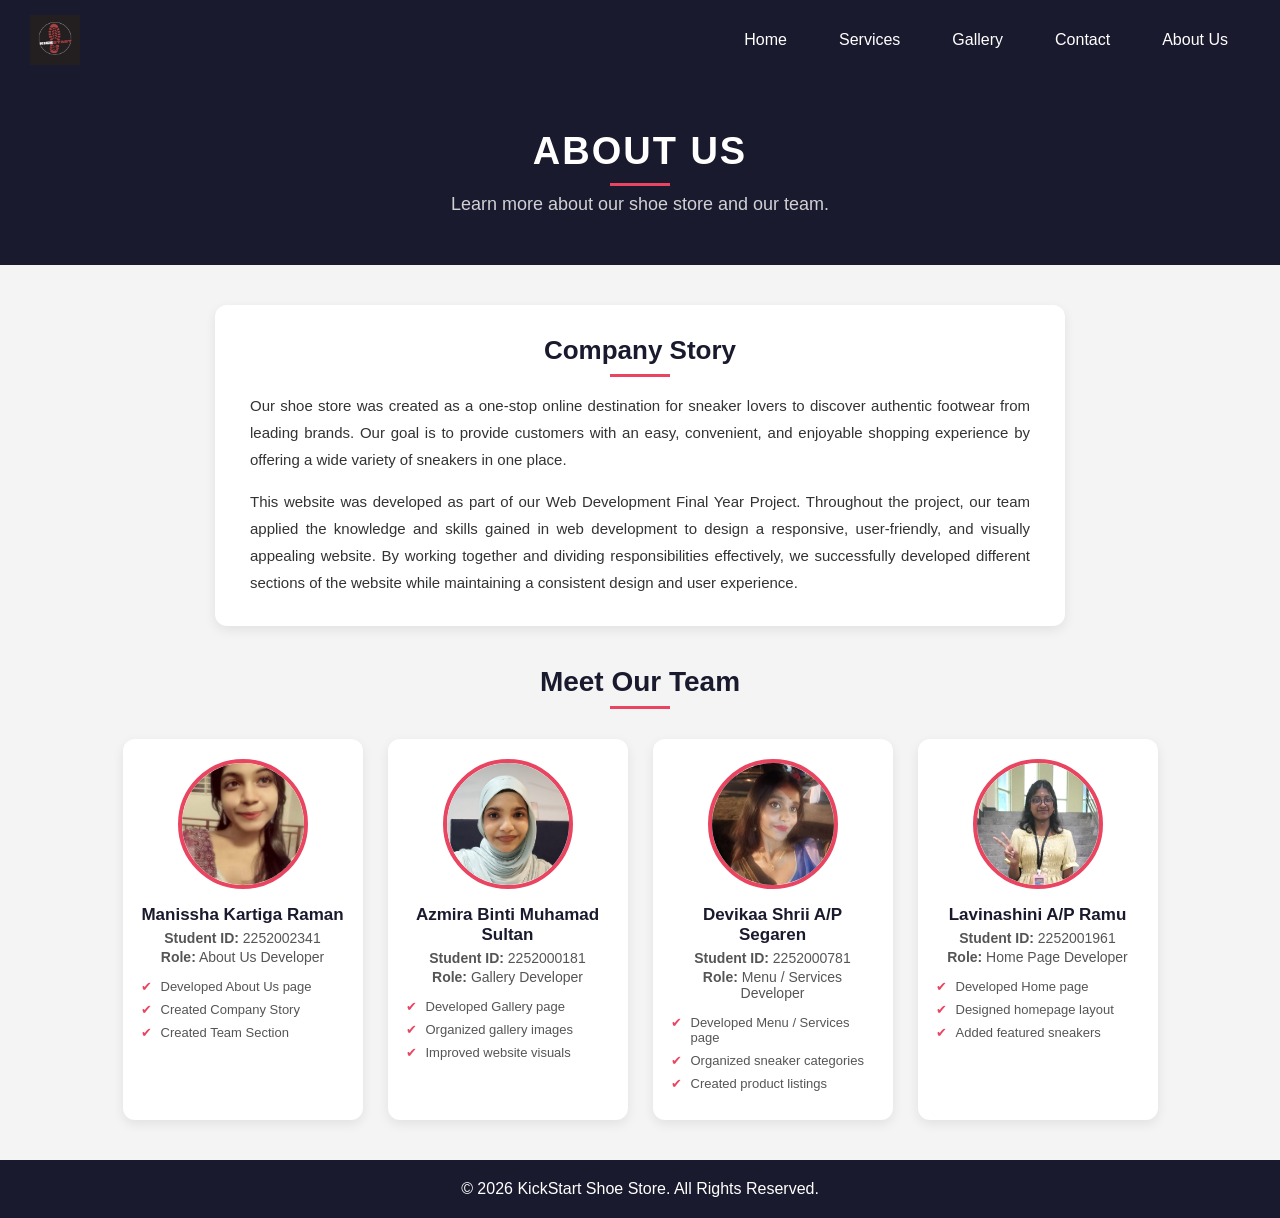
==== commit 2177a998: "Update about us.html" ====
--- a/about us.html
+++ b/about us.html
@@ -347,7 +347,7 @@
             <li><a href="index.html">Home</a></li>
             <li><a href="services.html">Services</a></li>
             <li><a href="Gallery.html">Gallery</a></li>
-            <li><a href="contact.html">Gallery</a></li>
+            <li><a href="contact.html">Contact</a></li>
             <li><a href="about us.html">About Us</a></li>
         </ul>
     </nav>
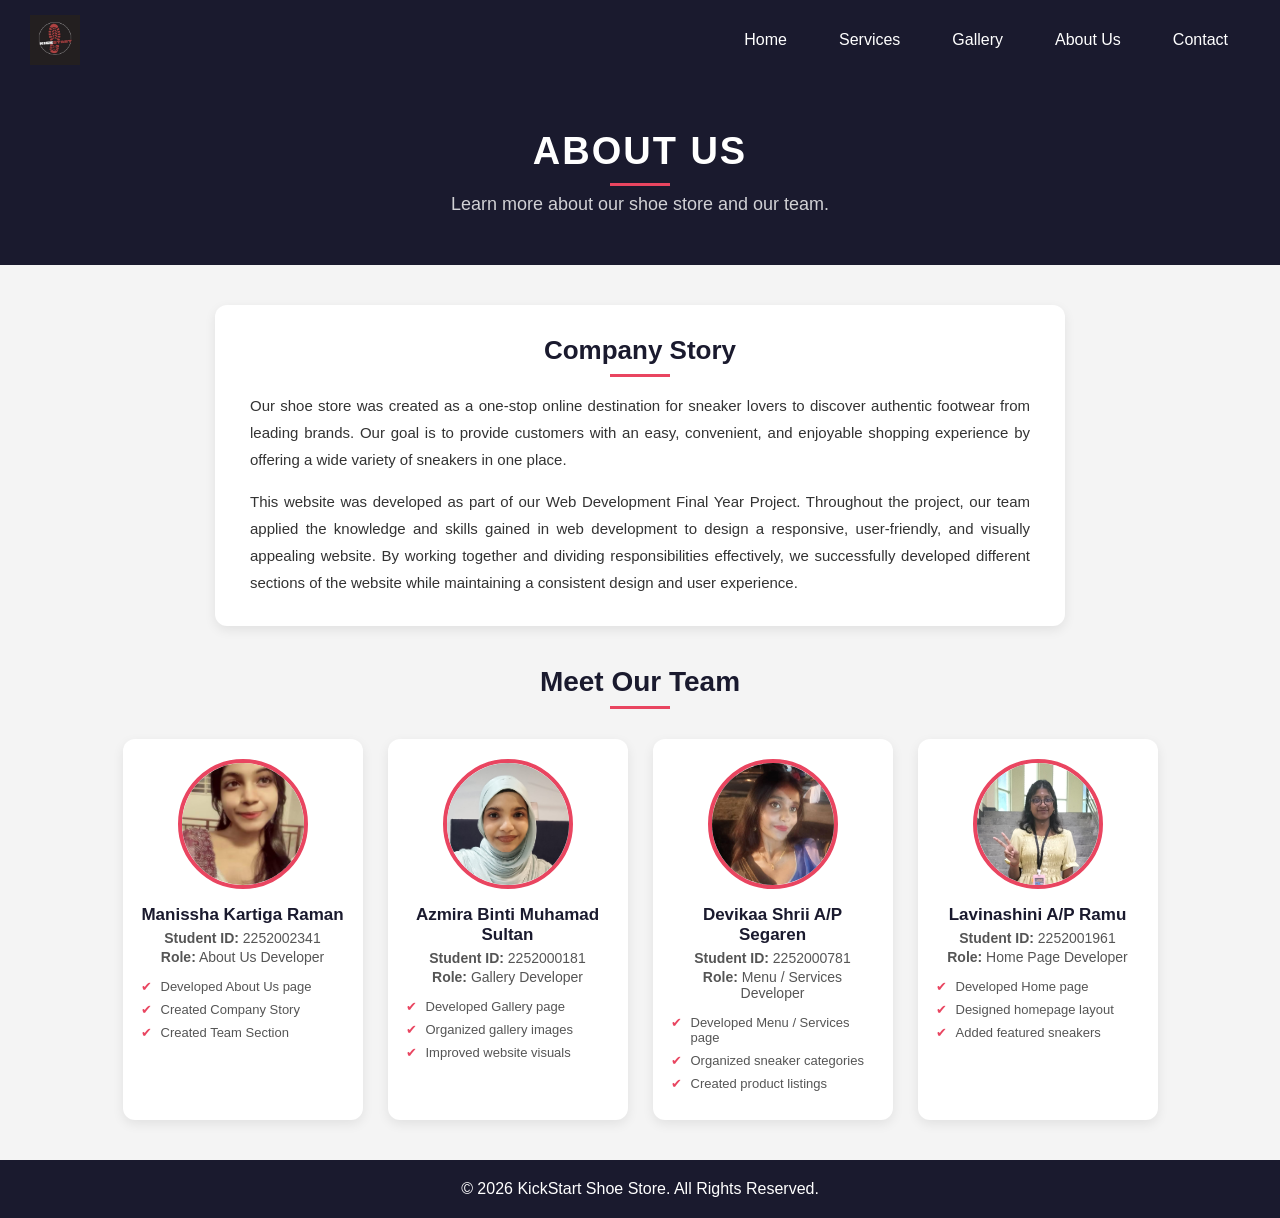
==== commit 0f219bb7: "Update about us.html" ====
--- a/about us.html
+++ b/about us.html
@@ -347,8 +347,8 @@
             <li><a href="index.html">Home</a></li>
             <li><a href="services.html">Services</a></li>
             <li><a href="Gallery.html">Gallery</a></li>
+           <li><a href="about us.html">About Us</a></li>
             <li><a href="contact.html">Contact</a></li>
-            <li><a href="about us.html">About Us</a></li>
         </ul>
     </nav>
 </header>
